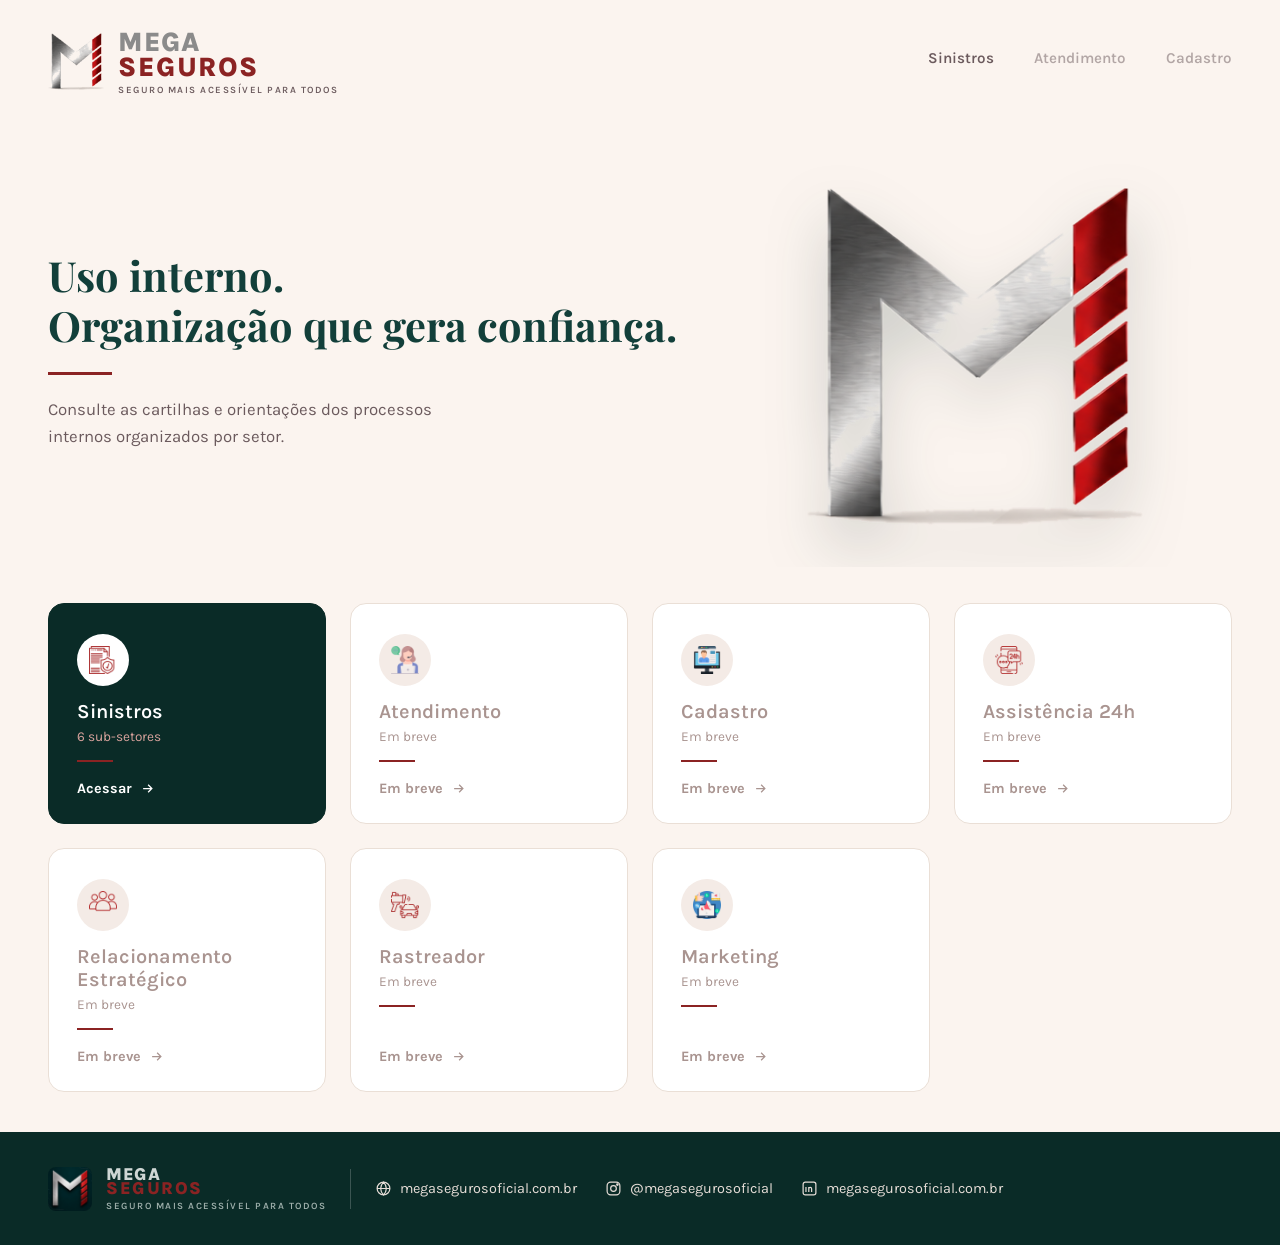
==== Central_Cartilhas/index.html @ 2feb6d2a "atualizãção rodape" ====
<!DOCTYPE html>
<html lang="pt-BR">
<head>
<meta charset="UTF-8">
<meta name="viewport" content="width=device-width, initial-scale=1.0">
<meta name="robots" content="noindex, nofollow">
<title>Central de Cartilhas · Mega Seguros</title>
<link rel="preconnect" href="https://fonts.googleapis.com">
<link href="https://fonts.googleapis.com/css2?family=Playfair+Display:ital,wght@0,500;0,600;0,700;1,500;1,600&family=Karla:ital,wght@0,400;0,500;0,600;0,700;0,800;1,400;1,500&family=Parisienne&display=swap" rel="stylesheet">
<link rel="stylesheet" href="css/style.css?v=12">
</head>
<body>

<header class="navbar">
  <div class="navbar-inner">
    <div class="brand-lockup">
      <img src="assets/logo-m-3d.png" alt="Mega Seguros">
      <div class="brand-text">
        <span class="b1">MEGA</span>
        <span class="b2">SEGUROS</span>
        <span class="b3">SEGURO MAIS ACESSÍVEL PARA TODOS</span>
      </div>
    </div>
    <button class="nav-hamburger" id="navHamburger" aria-label="Abrir menu">
      <span></span><span></span><span></span>
    </button>
    <nav class="navlinks" id="navLinks">
      <a href="sinistro/index.html">Sinistros</a>
      <a href="#" onclick="return false;" style="opacity:.5;cursor:default;">Atendimento</a>
      <a href="#" onclick="return false;" style="opacity:.5;cursor:default;">Cadastro</a>
    </nav>
  </div>
</header>

<section class="hero">
  <div class="hero-inner">
    <div>
      <h1>Uso interno.<br>Organização que gera confiança.</h1>
      <hr class="hero-rule">
      <p>Consulte as cartilhas e orientações dos processos internos organizados por setor.</p>
    </div>
    <div class="hero-art">
      <img src="assets/logo-m-3d.png" alt="Mega Seguros">
    </div>
  </div>
</section>

<main class="section">

  <div class="dept-grid">
    <a class="dept-tile active card-hit" href="sinistro/index.html">
      <div class="dt-badge"><img src="assets/icon-sinistros.png" alt=""></div>
      <div class="dt-name">Sinistros</div>
      <div class="dt-sub">6 sub-setores</div>
      <hr class="dt-rule">
      <span class="dt-link">Acessar
        <svg viewBox="0 0 24 24"><path d="M5 12h14M13 6l6 6-6 6"/></svg>
      </span>
    </a>


    <div class="dept-tile disabled">
      <div class="dt-badge"><img src="assets/icon-atendimento.png" alt=""></div>
      <div class="dt-name">Atendimento</div>
      <div class="dt-sub">Em breve</div>
      <hr class="dt-rule">
      <span class="dt-link">Em breve
        <svg viewBox="0 0 24 24"><path d="M5 12h14M13 6l6 6-6 6"/></svg>
      </span>
    </div>

    <div class="dept-tile disabled">
      <div class="dt-badge"><img src="assets/icon-cadastro.png" alt=""></div>
      <div class="dt-name">Cadastro</div>
      <div class="dt-sub">Em breve</div>
      <hr class="dt-rule">
      <span class="dt-link">Em breve
        <svg viewBox="0 0 24 24"><path d="M5 12h14M13 6l6 6-6 6"/></svg>
      </span>
    </div>

    <div class="dept-tile disabled">
      <div class="dt-badge"><img src="assets/icon-assistencia24h.png" alt=""></div>
      <div class="dt-name">Assistência 24h</div>
      <div class="dt-sub">Em breve</div>
      <hr class="dt-rule">
      <span class="dt-link">Em breve
        <svg viewBox="0 0 24 24"><path d="M5 12h14M13 6l6 6-6 6"/></svg>
      </span>
    </div>

    <div class="dept-tile disabled">
      <div class="dt-badge"><img src="assets/icon-relacionamento.png" alt=""></div>
      <div class="dt-name">Relacionamento Estratégico</div>
      <div class="dt-sub">Em breve</div>
      <hr class="dt-rule">
      <span class="dt-link">Em breve
        <svg viewBox="0 0 24 24"><path d="M5 12h14M13 6l6 6-6 6"/></svg>
      </span>
    </div>

    <div class="dept-tile disabled">
      <div class="dt-badge"><img src="assets/icon-rastreador.png" alt=""></div>
      <div class="dt-name">Rastreador</div>
      <div class="dt-sub">Em breve</div>
      <hr class="dt-rule">
      <span class="dt-link">Em breve
        <svg viewBox="0 0 24 24"><path d="M5 12h14M13 6l6 6-6 6"/></svg>
      </span>
    </div>

    <div class="dept-tile disabled">
      <div class="dt-badge"><img src="assets/icon-marketing.png" alt=""></div>
      <div class="dt-name">Marketing</div>
      <div class="dt-sub">Em breve</div>
      <hr class="dt-rule">
      <span class="dt-link">Em breve
        <svg viewBox="0 0 24 24"><path d="M5 12h14M13 6l6 6-6 6"/></svg>
      </span>
    </div>
  </div>

</main>

<footer class="footer">
  <div class="footer-inner">
    <div class="brand-lockup">
      <img src="assets/logo-m-square.jpg" alt="Mega Seguros" style="width:44px;border-radius:8px;">
      <div class="brand-text" style="line-height:1;">
        <span class="b1" style="font-size:1.1rem;">MEGA</span>
        <span class="b2" style="font-size:1.1rem;">SEGUROS</span>
        <span class="b3">SEGURO MAIS ACESSÍVEL PARA TODOS</span>
      </div>
    </div>
    <div class="footer-divider"></div>
    <div class="footer-social">
      <a href="#" onclick="return false;">
        <svg viewBox="0 0 24 24"><circle cx="12" cy="12" r="9"/><path d="M3 12h18M12 3c2.5 2.6 4 6 4 9s-1.5 6.4-4 9c-2.5-2.6-4-6-4-9s1.5-6.4 4-9z"/></svg>
        megasegurosoficial.com.br
      </a>
      <a href="#" onclick="return false;">
        <svg viewBox="0 0 24 24"><rect x="3" y="3" width="18" height="18" rx="5"/><circle cx="12" cy="12" r="4"/><circle cx="17.5" cy="6.5" r="1"/></svg>
        @megasegurosoficial
      </a>
      <a href="#" onclick="return false;">
        <svg viewBox="0 0 24 24"><rect x="3" y="3" width="18" height="18" rx="3"/><path d="M7 10v7M7 7v.01M11 17v-4.5a2 2 0 014 0V17M11 10v7"/></svg>
        megasegurosoficial.com.br
      </a>
    </div>
  </div>
</footer>

<script src="js/script.js?v=8"></script>
</body>
</html>
---- Central_Cartilhas/css/style.css ----
/* =========================================================
   CENTRAL DE CARTILHAS — MEGA SEGUROS
   Sistema visual v2 (navbar + hero + cards + rodapé)
   ========================================================= */

:root{
  --wine:#123F3A;
  --wine-dark:#0A2B27;
  --wine-soft:#1F5850;
  --tan:#8B2323;
  --tan-light:#D9A39D;
  --cream:#FBF4EF;
  --cream-row:#F7EAE3;
  --cream-card:#FFFFFF;
  --text:#3A2B2E;
  --gray:#6B5A5D;
  --border:#EADFD6;
  --muted:#A99490;
  --muted-bg:#F4EBE6;
  --sidebar-w:300px;
  --maxw:1280px;
}

*{box-sizing:border-box;}
html{scroll-behavior:smooth;}
body{
  margin:0;
  background:var(--cream);
  color:var(--text);
  font-family:'Karla',sans-serif;
  -webkit-font-smoothing:antialiased;
  opacity:0;
}
body.fonts-loaded{opacity:1;transition:opacity .25s ease;}

a{color:inherit;text-decoration:none;}
img{max-width:100%;display:block;}
h1,h2,h3,h4{font-family:'Playfair Display',serif;margin:0;color:var(--wine);}

.wrap{max-width:var(--maxw);margin:0 auto;padding:0 48px;}

/* =========================== NAVBAR =========================== */
.navbar{
  position:relative;
  z-index:20;
  background:var(--cream);
}
.navbar-inner{
  max-width:var(--maxw);
  margin:0 auto;
  padding:28px 48px 20px;
  display:flex;
  align-items:center;
  justify-content:space-between;
  gap:24px;
}
.brand-lockup{
  display:flex;
  align-items:center;
  gap:14px;
}
.brand-lockup img{width:56px;height:auto;}
.brand-text{line-height:1.05;}
.brand-text .b1{
  font-family:'Karla',sans-serif;
  font-weight:800;
  font-size:1.7rem;
  color:#8b8b8b;
  letter-spacing:.5px;
}
.brand-text .b2{
  font-family:'Karla',sans-serif;
  font-weight:800;
  font-size:1.7rem;
  color:var(--tan);
  letter-spacing:1.5px;
  display:block;
  margin-top:-4px;
}
.brand-text .b3{
  font-family:'Karla',sans-serif;
  font-weight:600;
  font-size:.6rem;
  color:var(--gray);
  letter-spacing:1.5px;
  display:block;
  margin-top:4px;
}
.navlinks{
  display:flex;
  align-items:center;
  gap:40px;
}
.navlinks a{
  font-family:'Karla',sans-serif;
  font-weight:600;
  font-size:.95rem;
  color:var(--gray);
  padding-bottom:6px;
  border-bottom:2px solid transparent;
  transition:color .15s ease, border-color .15s ease;
}
.navlinks a:hover{color:var(--wine);}
.navlinks a.active{
  color:var(--tan);
  border-bottom-color:var(--tan);
}
.nav-hamburger{
  display:none;
  background:none;
  border:none;
  cursor:pointer;
  padding:6px;
}
.nav-hamburger span{
  display:block;
  width:24px;height:2px;
  background:var(--wine);
  margin:5px 0;
}

/* =========================== HERO =========================== */
.hero{
  position:relative;
  overflow:hidden;
}
.hero-inner{
  max-width:var(--maxw);
  margin:0 auto;
  padding:70px 48px 40px;
  display:grid;
  grid-template-columns:1.1fr .9fr;
  gap:40px;
  align-items:center;
  position:relative;
}
.hero-eyebrow{
  font-size:.75rem;
  font-weight:700;
  letter-spacing:2px;
  color:var(--tan);
  text-transform:uppercase;
}
.hero h1{
  font-size:2.6rem;
  font-weight:700;
  line-height:1.2;
  margin-top:6px;
}
.hero-rule{
  width:64px;height:3px;
  background:var(--tan);
  margin:22px 0;
  border:none;
}
.hero p{
  font-size:1.05rem;
  color:var(--gray);
  line-height:1.6;
  max-width:440px;
}
.hero-art{
  display:flex;
  justify-content:center;
  align-items:center;
}
.hero-art img{
  width:100%;
  max-width:340px;
  filter:drop-shadow(0 24px 30px rgba(10,43,39,.18));
}



/* =========================== DEPT GRID =========================== */
.section{
  max-width:var(--maxw);
  margin:0 auto;
  padding:0 48px;
  position:relative;
  z-index:2;
}
.dept-grid{
  display:grid;
  grid-template-columns:repeat(auto-fill,minmax(230px,1fr));
  gap:24px;
  margin:36px 0;
}
.dept-tile, .setor-tile{
  background:var(--cream-card);
  border:1px solid var(--border);
  border-radius:16px;
  padding:30px 28px 26px;
  display:flex;
  flex-direction:column;
  gap:14px;
  transition:transform .15s ease, box-shadow .15s ease;
}
.dept-tile.active{
  background:var(--wine-dark);
  border-color:var(--wine-dark);
  color:#fff;
}
.dept-tile.active .dt-badge{
  background:#fff;
  color:var(--wine-dark);
}
.dept-tile.active .dt-name{color:#fff;}
.dept-tile.active .dt-sub{color:var(--tan-light);}
.dept-tile.active .dt-rule{background:var(--tan);}
.dept-tile.active .dt-link{color:#fff;}
.dept-tile.active .dt-link svg{stroke:#fff;}

.dept-tile.disabled{
  cursor:default;
}
.dept-tile.disabled .dt-badge{
  background:var(--muted-bg);
  color:var(--muted);
}
.dept-tile.disabled .dt-name{color:var(--muted);}
.dept-tile.disabled .dt-sub{color:var(--muted);}
.dept-tile.disabled .dt-link{color:var(--muted);cursor:default;}
.dept-tile.disabled .dt-link svg{stroke:var(--muted);}

.dept-tile:not(.disabled), .setor-tile{cursor:pointer;}
.dept-tile a.card-hit, .setor-tile{text-decoration:none;}
.dept-tile:not(.disabled):hover, .setor-tile:hover{
  transform:translateY(-3px);
  box-shadow:0 14px 30px rgba(18,63,58,.12);
}

.dt-badge, .st-badge{
  width:52px;height:52px;
  border-radius:50%;
  display:flex;align-items:center;justify-content:center;
  font-family:'Playfair Display',serif;
  font-weight:700;
  font-size:1.2rem;
  background:var(--wine-dark);
  color:#fff;
}
.st-badge svg{width:24px;height:24px;fill:#fff;}
.st-badge.st-badge-text{font-family:'Karla',sans-serif;font-size:1.4rem;}
.dt-badge img{width:28px;height:28px;object-fit:contain;}
.st-badge.st-badge-img{overflow:hidden;padding:0;}
.st-badge.st-badge-img img{width:100%;height:100%;object-fit:cover;border-radius:50%;}
.st-desc{
  font-size:.88rem;
  color:var(--gray);
  line-height:1.5;
  margin:0 0 2px;
}
.dt-name, .st-name{
  font-size:1.25rem;
  font-weight:600;
  color:var(--wine);
}
.dt-sub, .st-sub{
  font-size:.85rem;
  color:var(--gray);
  margin-top:-8px;
}
.dt-rule, .st-rule{
  width:36px;height:2px;
  background:var(--tan);
  border:none;
  margin:2px 0 4px;
}
.dt-link, .st-link{
  display:flex;
  align-items:center;
  gap:8px;
  font-weight:700;
  font-size:.9rem;
  color:var(--tan);
  margin-top:auto;
}
.dt-link svg, .st-link svg{
  width:15px;height:15px;
  stroke:var(--tan);
  fill:none;
  stroke-width:2;
  transition:transform .15s ease;
}
.dept-tile:not(.disabled):hover .dt-link svg,
.setor-tile:hover .st-link svg{transform:translateX(4px);}

.setor-tile{align-items:flex-start;}
.setor-tile.active-tile{
  border-color:var(--wine);
  box-shadow:0 10px 24px rgba(18,63,58,.14);
}

/* =========================== CENTRAL BANNER (light) =========================== */
.central-banner{
  display:flex;
  align-items:center;
  gap:26px;
  background:var(--cream-card);
  border:1px solid var(--border);
  border-radius:16px;
  padding:24px 30px;
  margin:8px 0 56px;
}
.cb-icon{
  width:56px;height:56px;
  border-radius:50%;
  background:var(--wine-dark);
  display:flex;align-items:center;justify-content:center;
  flex-shrink:0;
}
.cb-icon svg{width:24px;height:24px;stroke:var(--tan-light);fill:none;stroke-width:1.6;}
.cb-text{flex:1;min-width:200px;}
.cb-text h3{font-size:1.15rem;font-weight:700;}
.cb-text p{margin:4px 0 0;color:var(--gray);font-size:.92rem;}
.cb-divider{
  width:1px;
  align-self:stretch;
  background:var(--border);
}
.cb-action{
  display:flex;
  align-items:center;
  gap:8px;
  font-weight:700;
  color:var(--tan);
  white-space:nowrap;
  flex-shrink:0;
}
.cb-action svg{width:15px;height:15px;stroke:var(--tan);fill:none;stroke-width:2;}

/* =========================== FOOTER =========================== */
.footer{
  position:relative;
  background:var(--wine-dark);
  color:#fff;
  overflow:hidden;
  margin-top:40px;
}
.footer-inner{
  max-width:var(--maxw);
  margin:0 auto;
  padding:34px 48px;
  display:flex;
  align-items:center;
  gap:24px;
  flex-wrap:wrap;
  position:relative;
  z-index:2;
}
.footer .brand-lockup .brand-text .b1{color:#cfd6d4;}
.footer .brand-lockup .brand-text .b3{color:#9fb0ac;}
.footer-divider{
  width:1px;height:40px;
  background:rgba(255,255,255,.2);
}
.footer-social{
  display:flex;
  gap:28px;
  flex-wrap:wrap;
  font-size:.9rem;
  color:#e7ded8;
}
.footer-social a{
  display:flex;align-items:center;gap:8px;
  transition:color .15s ease;
}
.footer-social a:hover{color:var(--tan-light);}
.footer-social svg{width:17px;height:17px;stroke:currentColor;fill:none;stroke-width:1.7;}


/* =========================== SINISTRO PAGE HEADER =========================== */
.page-badge-wrap{
  text-align:center;
  padding:56px 24px 10px;
  position:relative;
}
.page-badge{
  width:118px;height:118px;
  margin:0 auto;
  border-radius:50%;
  overflow:hidden;
  box-shadow:0 0 0 1px var(--border), 0 14px 30px rgba(10,43,39,.25);
}
.page-badge img{
  width:100%;height:100%;
  object-fit:cover;
}
.page-badge-wrap .brand-wordmark{
  margin-top:16px;
  font-family:'Playfair Display',serif;
  font-weight:700;
  letter-spacing:3px;
  font-size:1.05rem;
  color:var(--wine);
}

.breadcrumb{
  display:inline-flex;
  align-items:center;
  gap:6px;
  color:var(--tan);
  font-weight:700;
  font-size:.92rem;
  margin-bottom:26px;
}

.doc-header{position:relative;z-index:1;}
.eyebrow{
  font-size:.75rem;
  font-weight:700;
  letter-spacing:2px;
  color:var(--tan);
  text-transform:uppercase;
}
.doc-header h1{
  font-size:2.3rem;
  margin-top:8px;
}
.doc-header p{
  color:var(--gray);
  max-width:560px;
  line-height:1.6;
  margin-top:12px;
}
.meta-dots{
  display:flex;
  gap:22px;
  margin-top:16px;
  font-size:.88rem;
  color:var(--gray);
}
.meta-dots span{display:flex;align-items:center;gap:8px;}
.meta-dots .dot{color:var(--tan);font-size:1rem;}

/* =========================== SETOR GRID / PANEL =========================== */
.setor-search{
  position:relative;
  margin:8px 0 0;
}
.setor-search svg{
  position:absolute;
  left:18px;top:50%;
  transform:translateY(-50%);
  width:18px;height:18px;
  stroke:var(--gray);
  fill:none;
  stroke-width:2;
  pointer-events:none;
}
.setor-search input{
  width:100%;
  padding:14px 18px 14px 48px;
  border-radius:12px;
  border:1px solid var(--border);
  background:var(--cream-card);
  font-family:'Karla',sans-serif;
  font-size:.95rem;
  color:var(--text);
}
.setor-search input:focus{
  outline:none;
  border-color:var(--tan);
}
.setor-search input::placeholder{color:var(--gray);}
.setor-tile.st-hidden{display:none;}

.setor-grid{
  display:grid;
  grid-template-columns:repeat(auto-fill,minmax(220px,1fr));
  gap:22px;
  margin:34px 0;
  position:relative;
  z-index:1;
}

.setor-panel{
  display:none;
  background:var(--cream-row);
  border:1px solid var(--border);
  border-radius:16px;
  padding:26px 28px;
  margin:0 0 26px;
}
.setor-panel.open{display:block;animation:fadeIn .2s ease;}
@keyframes fadeIn{from{opacity:0;transform:translateY(-6px);}to{opacity:1;transform:translateY(0);}}
.setor-panel h4{
  font-size:1.05rem;
  margin-bottom:14px;
  color:var(--wine);
}
.link-cards{
  display:grid;
  grid-template-columns:repeat(auto-fill,minmax(240px,1fr));
  gap:14px;
}
.link-card{
  display:flex;
  align-items:center;
  justify-content:space-between;
  gap:12px;
  background:var(--cream-card);
  border:1px solid var(--border);
  border-radius:12px;
  padding:16px 18px;
  transition:border-color .15s ease, transform .15s ease;
}
.link-card:hover{border-color:var(--tan);transform:translateX(3px);}
.link-card .lc-text strong{
  display:block;
  font-size:.98rem;
  color:var(--wine);
  font-weight:700;
}
.link-card .lc-text span{
  display:block;
  font-size:.8rem;
  color:var(--gray);
  margin-top:2px;
}
.link-card svg{width:15px;height:15px;stroke:var(--tan);fill:none;stroke-width:2;flex-shrink:0;}

/* =========================== CURSIVE CLOSING BANNER =========================== */
.central-banner-dark{
  position:relative;
  overflow:hidden;
  background:var(--wine-dark);
  color:#fff;
  border-radius:18px;
  padding:30px 34px;
  display:flex;
  align-items:center;
  gap:22px;
  margin:10px 0 56px;
  z-index:1;
}
.central-banner-dark .cb-icon{background:rgba(255,255,255,.08);}
.central-banner-dark .cb-icon svg{stroke:var(--tan-light);}
.cbd-watermark{
  position:absolute;
  right:-30px;top:50%;
  transform:translateY(-50%);
  width:210px;
  opacity:.1;
  z-index:0;
  pointer-events:none;
}
.cb-icon, .cbd-text{position:relative;z-index:1;}
.cbd-text .cursive{
  font-family:'Parisienne',cursive;
  font-size:2.1rem;
  line-height:1;
  color:#fff;
}
.cbd-text .cbd-tag{
  display:block;
  font-size:.7rem;
  font-weight:700;
  letter-spacing:1.5px;
  color:var(--tan-light);
  margin-top:8px;
}
.cbd-text p{
  margin:8px 0 0;
  color:#d9d0ca;
  font-size:.88rem;
}


/* =========================== RESPONSIVE =========================== */
@media (max-width:900px){
  .wrap,.navbar-inner,.hero-inner,.section,.footer-inner{padding-left:24px;padding-right:24px;}
  .navlinks{
    position:absolute;
    top:100%;left:0;right:0;
    background:var(--cream);
    flex-direction:column;
    align-items:flex-start;
    gap:0;
    border-bottom:1px solid var(--border);
    display:none;
  }
  .navlinks.open{display:flex;}
  .navlinks a{width:100%;padding:14px 24px;border-bottom:1px solid var(--border);}
  .nav-hamburger{display:block;}
  .hero-inner{grid-template-columns:1fr;text-align:left;}
  .hero-art{order:-1;max-width:220px;margin:0 auto;}
  .hero h1{font-size:2rem;}
  .central-banner,.central-banner-dark{flex-wrap:wrap;}
  .cb-divider{display:none;}
  .footer-inner{flex-direction:column;align-items:flex-start;gap:16px;}
  .footer-divider{display:none;}
  .footer-social{gap:14px 22px;}
}
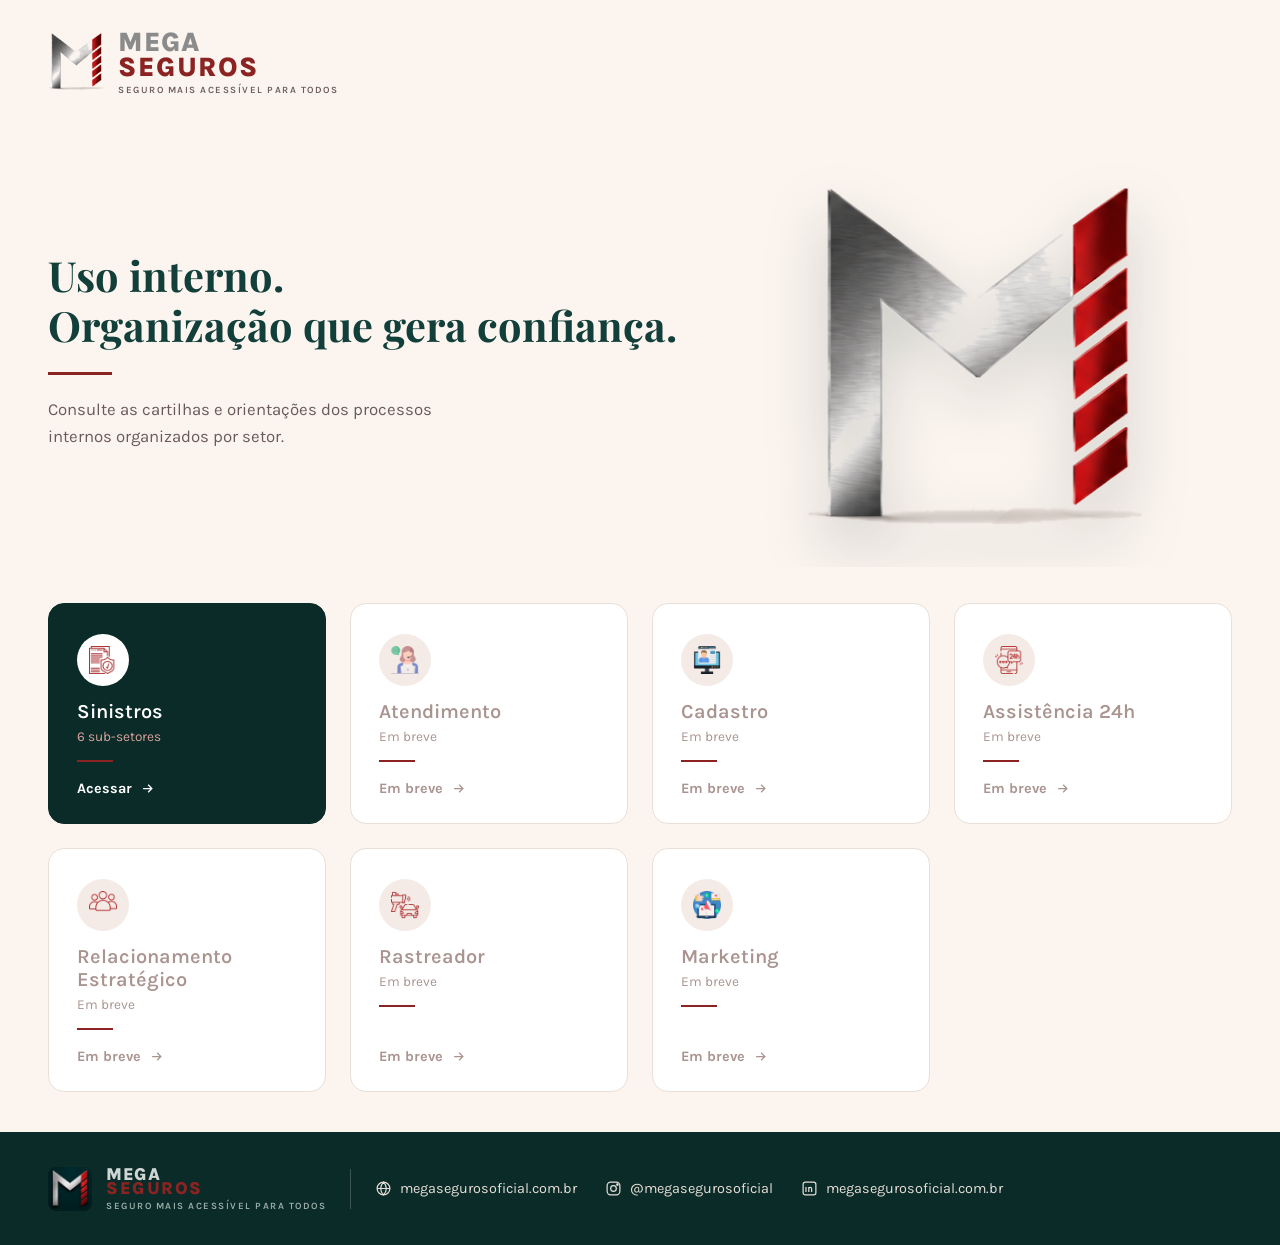
==== commit 2bdc1446: "retificando" ====
--- a/Central_Cartilhas/index.html
+++ b/Central_Cartilhas/index.html
@@ -7,7 +7,7 @@
 <title>Central de Cartilhas · Mega Seguros</title>
 <link rel="preconnect" href="https://fonts.googleapis.com">
 <link href="https://fonts.googleapis.com/css2?family=Playfair+Display:ital,wght@0,500;0,600;0,700;1,500;1,600&family=Karla:ital,wght@0,400;0,500;0,600;0,700;0,800;1,400;1,500&family=Parisienne&display=swap" rel="stylesheet">
-<link rel="stylesheet" href="css/style.css?v=12">
+<link rel="stylesheet" href="css/style.css?v=13">
 </head>
 <body>
 
@@ -21,14 +21,6 @@
         <span class="b3">SEGURO MAIS ACESSÍVEL PARA TODOS</span>
       </div>
     </div>
-    <button class="nav-hamburger" id="navHamburger" aria-label="Abrir menu">
-      <span></span><span></span><span></span>
-    </button>
-    <nav class="navlinks" id="navLinks">
-      <a href="sinistro/index.html">Sinistros</a>
-      <a href="#" onclick="return false;" style="opacity:.5;cursor:default;">Atendimento</a>
-      <a href="#" onclick="return false;" style="opacity:.5;cursor:default;">Cadastro</a>
-    </nav>
   </div>
 </header>
 
--- a/Central_Cartilhas/css/style.css
+++ b/Central_Cartilhas/css/style.css
@@ -311,6 +311,7 @@
   flex-shrink:0;
 }
 .cb-icon svg{width:24px;height:24px;stroke:var(--tan-light);fill:none;stroke-width:1.6;}
+.cb-icon-img{width:26px;height:26px;object-fit:contain;}
 .cb-text{flex:1;min-width:200px;}
 .cb-text h3{font-size:1.15rem;font-weight:700;}
 .cb-text p{margin:4px 0 0;color:var(--gray);font-size:.92rem;}
@@ -542,7 +543,7 @@
   right:-30px;top:50%;
   transform:translateY(-50%);
   width:210px;
-  opacity:.1;
+  opacity:.65;
   z-index:0;
   pointer-events:none;
 }
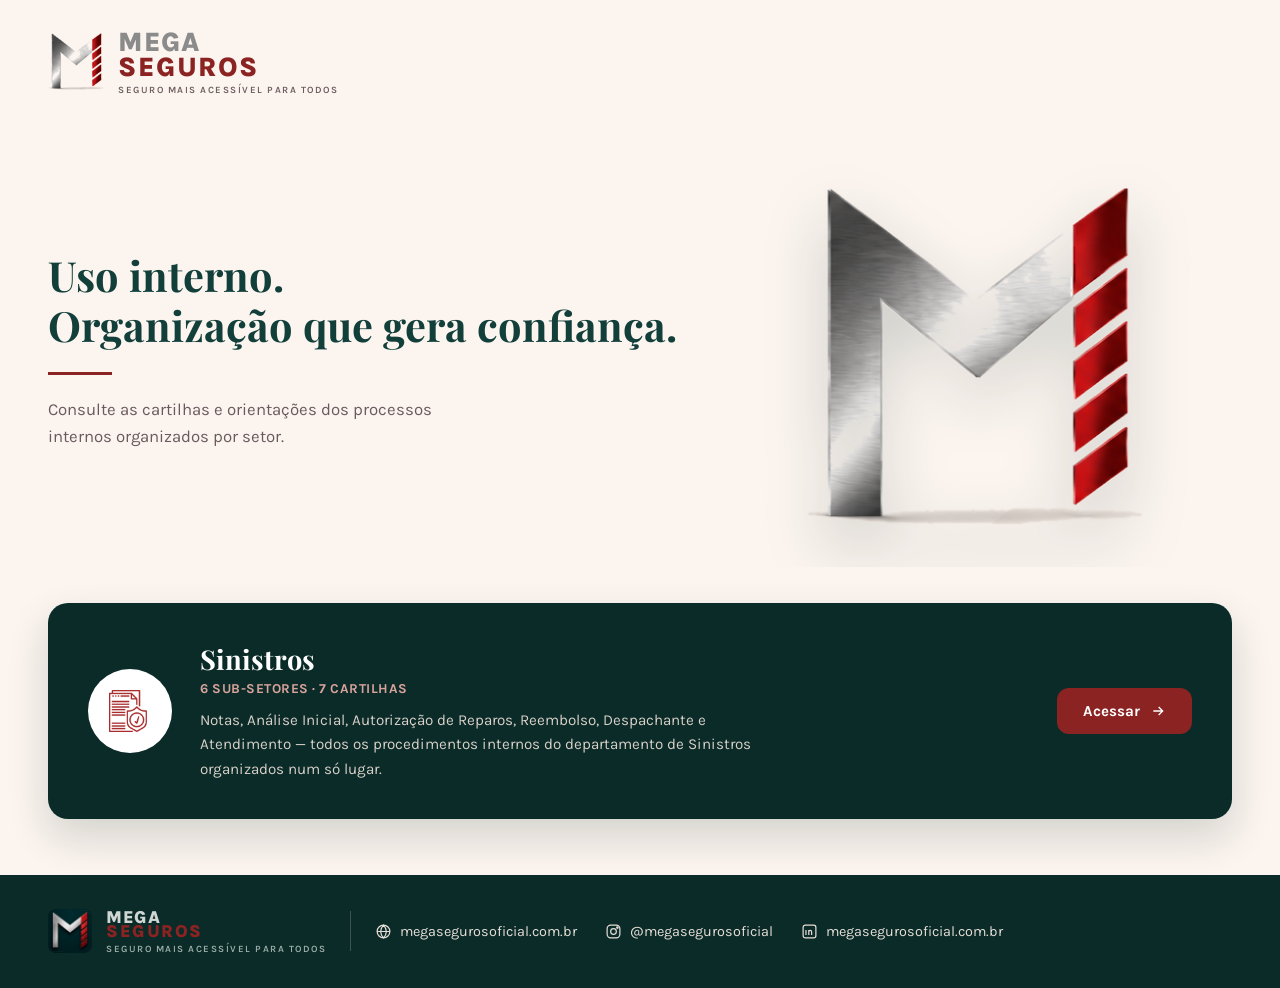
==== commit 3694d447: "icone troca de vidro" ====
--- a/Central_Cartilhas/index.html
+++ b/Central_Cartilhas/index.html
@@ -7,7 +7,7 @@
 <title>Central de Cartilhas · Mega Seguros</title>
 <link rel="preconnect" href="https://fonts.googleapis.com">
 <link href="https://fonts.googleapis.com/css2?family=Playfair+Display:ital,wght@0,500;0,600;0,700;1,500;1,600&family=Karla:ital,wght@0,400;0,500;0,600;0,700;0,800;1,400;1,500&family=Parisienne&display=swap" rel="stylesheet">
-<link rel="stylesheet" href="css/style.css?v=13">
+<link rel="stylesheet" href="css/style.css?v=20">
 </head>
 <body>
 
@@ -39,78 +39,17 @@
 
 <main class="section">
 
-  <div class="dept-grid">
-    <a class="dept-tile active card-hit" href="sinistro/index.html">
-      <div class="dt-badge"><img src="assets/icon-sinistros.png" alt=""></div>
-      <div class="dt-name">Sinistros</div>
-      <div class="dt-sub">6 sub-setores</div>
-      <hr class="dt-rule">
-      <span class="dt-link">Acessar
-        <svg viewBox="0 0 24 24"><path d="M5 12h14M13 6l6 6-6 6"/></svg>
-      </span>
-    </a>
-
-
-    <div class="dept-tile disabled">
-      <div class="dt-badge"><img src="assets/icon-atendimento.png" alt=""></div>
-      <div class="dt-name">Atendimento</div>
-      <div class="dt-sub">Em breve</div>
-      <hr class="dt-rule">
-      <span class="dt-link">Em breve
-        <svg viewBox="0 0 24 24"><path d="M5 12h14M13 6l6 6-6 6"/></svg>
-      </span>
+  <a class="feature-card card-hit" href="sinistro/index.html">
+    <div class="fc-badge"><img src="assets/icon-sinistros.png" alt=""></div>
+    <div class="fc-text">
+      <div class="fc-name">Sinistros</div>
+      <div class="fc-sub">6 sub-setores · 7 cartilhas</div>
+      <p class="fc-desc">Notas, Análise Inicial, Autorização de Reparos, Reembolso, Despachante e Atendimento — todos os procedimentos internos do departamento de Sinistros organizados num só lugar.</p>
     </div>
-
-    <div class="dept-tile disabled">
-      <div class="dt-badge"><img src="assets/icon-cadastro.png" alt=""></div>
-      <div class="dt-name">Cadastro</div>
-      <div class="dt-sub">Em breve</div>
-      <hr class="dt-rule">
-      <span class="dt-link">Em breve
-        <svg viewBox="0 0 24 24"><path d="M5 12h14M13 6l6 6-6 6"/></svg>
-      </span>
-    </div>
-
-    <div class="dept-tile disabled">
-      <div class="dt-badge"><img src="assets/icon-assistencia24h.png" alt=""></div>
-      <div class="dt-name">Assistência 24h</div>
-      <div class="dt-sub">Em breve</div>
-      <hr class="dt-rule">
-      <span class="dt-link">Em breve
-        <svg viewBox="0 0 24 24"><path d="M5 12h14M13 6l6 6-6 6"/></svg>
-      </span>
-    </div>
-
-    <div class="dept-tile disabled">
-      <div class="dt-badge"><img src="assets/icon-relacionamento.png" alt=""></div>
-      <div class="dt-name">Relacionamento Estratégico</div>
-      <div class="dt-sub">Em breve</div>
-      <hr class="dt-rule">
-      <span class="dt-link">Em breve
-        <svg viewBox="0 0 24 24"><path d="M5 12h14M13 6l6 6-6 6"/></svg>
-      </span>
-    </div>
-
-    <div class="dept-tile disabled">
-      <div class="dt-badge"><img src="assets/icon-rastreador.png" alt=""></div>
-      <div class="dt-name">Rastreador</div>
-      <div class="dt-sub">Em breve</div>
-      <hr class="dt-rule">
-      <span class="dt-link">Em breve
-        <svg viewBox="0 0 24 24"><path d="M5 12h14M13 6l6 6-6 6"/></svg>
-      </span>
-    </div>
-
-    <div class="dept-tile disabled">
-      <div class="dt-badge"><img src="assets/icon-marketing.png" alt=""></div>
-      <div class="dt-name">Marketing</div>
-      <div class="dt-sub">Em breve</div>
-      <hr class="dt-rule">
-      <span class="dt-link">Em breve
-        <svg viewBox="0 0 24 24"><path d="M5 12h14M13 6l6 6-6 6"/></svg>
-      </span>
-    </div>
-  </div>
+    <span class="fc-link">Acessar
+      <svg viewBox="0 0 24 24"><path d="M5 12h14M13 6l6 6-6 6"/></svg>
+    </span>
+  </a>
 
 </main>
 
--- a/Central_Cartilhas/css/style.css
+++ b/Central_Cartilhas/css/style.css
@@ -22,16 +22,27 @@
 }
 
 *{box-sizing:border-box;}
-html{scroll-behavior:smooth;}
+html{scroll-behavior:smooth;height:100%;}
 body{
   margin:0;
+  min-height:100vh;
+  display:flex;
+  flex-direction:column;
   background:var(--cream);
   color:var(--text);
   font-family:'Karla',sans-serif;
   -webkit-font-smoothing:antialiased;
   opacity:0;
 }
+body>.navbar, body>.hero, body>main, body>.footer{width:100%;flex-shrink:0;}
 body.fonts-loaded{opacity:1;transition:opacity .25s ease;}
+body.sinistro-page{
+  background-image:url('../assets/bg-textura-sinistro.jpg');
+  background-size:cover;
+  background-position:top right;
+  background-repeat:no-repeat;
+  background-attachment:fixed;
+}
 
 a{color:inherit;text-decoration:none;}
 img{max-width:100%;display:block;}
@@ -186,14 +197,80 @@
   gap:24px;
   margin:36px 0;
 }
+.feature-card{
+  display:flex;
+  align-items:center;
+  gap:28px;
+  background:var(--wine-dark);
+  border-radius:20px;
+  padding:38px 40px;
+  margin:36px 0 56px;
+  text-decoration:none;
+  transition:transform .18s ease, box-shadow .18s ease;
+  box-shadow:0 18px 40px rgba(10,43,39,.16);
+}
+.feature-card:hover{
+  transform:translateY(-3px);
+  box-shadow:0 22px 48px rgba(10,43,39,.22);
+}
+.fc-badge{
+  flex-shrink:0;
+  width:84px;height:84px;
+  border-radius:50%;
+  background:#fff;
+  display:flex;align-items:center;justify-content:center;
+}
+.fc-badge img{width:42px;height:42px;object-fit:contain;}
+.fc-text{flex:1;min-width:0;}
+.fc-name{
+  font-family:'Playfair Display',serif;
+  font-weight:700;
+  font-size:1.7rem;
+  color:#fff;
+}
+.fc-sub{
+  font-size:.85rem;
+  font-weight:700;
+  letter-spacing:.5px;
+  color:var(--tan-light);
+  margin-top:4px;
+  text-transform:uppercase;
+}
+.fc-desc{
+  color:#d9d0ca;
+  font-size:.95rem;
+  line-height:1.6;
+  margin:12px 0 0;
+  max-width:560px;
+}
+.fc-link{
+  flex-shrink:0;
+  display:flex;
+  align-items:center;
+  gap:10px;
+  background:var(--tan);
+  color:#fff;
+  font-weight:700;
+  font-size:.95rem;
+  padding:14px 26px;
+  border-radius:12px;
+  white-space:nowrap;
+  transition:background .15s ease;
+}
+.feature-card:hover .fc-link{background:#a52b2b;}
+.fc-link svg{width:16px;height:16px;stroke:#fff;fill:none;stroke-width:2;}
+@media (max-width:720px){
+  .feature-card{flex-direction:column;align-items:flex-start;text-align:left;padding:30px 26px;}
+  .fc-link{width:100%;justify-content:center;}
+}
 .dept-tile, .setor-tile{
   background:var(--cream-card);
   border:1px solid var(--border);
-  border-radius:16px;
-  padding:30px 28px 26px;
+  border-radius:14px;
+  padding:18px 20px 16px;
   display:flex;
   flex-direction:column;
-  gap:14px;
+  gap:8px;
   transition:transform .15s ease, box-shadow .15s ease;
 }
 .dept-tile.active{
@@ -231,28 +308,32 @@
 }
 
 .dt-badge, .st-badge{
-  width:52px;height:52px;
+  width:40px;height:40px;
   border-radius:50%;
   display:flex;align-items:center;justify-content:center;
   font-family:'Playfair Display',serif;
   font-weight:700;
-  font-size:1.2rem;
+  font-size:1rem;
   background:var(--wine-dark);
   color:#fff;
 }
-.st-badge svg{width:24px;height:24px;fill:#fff;}
-.st-badge.st-badge-text{font-family:'Karla',sans-serif;font-size:1.4rem;}
-.dt-badge img{width:28px;height:28px;object-fit:contain;}
+.st-badge svg{width:19px;height:19px;fill:#fff;}
+.st-badge.st-badge-text{font-family:'Karla',sans-serif;font-size:1.1rem;}
+.dt-badge img{width:22px;height:22px;object-fit:contain;}
 .st-badge.st-badge-img{overflow:hidden;padding:0;}
 .st-badge.st-badge-img img{width:100%;height:100%;object-fit:cover;border-radius:50%;}
 .st-desc{
-  font-size:.88rem;
+  font-size:.85rem;
   color:var(--gray);
-  line-height:1.5;
+  line-height:1.45;
   margin:0 0 2px;
+  display:-webkit-box;
+  -webkit-line-clamp:2;
+  -webkit-box-orient:vertical;
+  overflow:hidden;
 }
 .dt-name, .st-name{
-  font-size:1.25rem;
+  font-size:1.05rem;
   font-weight:600;
   color:var(--wine);
 }
@@ -283,6 +364,34 @@
   stroke-width:2;
   transition:transform .15s ease;
 }
+.st-mini-links{
+  display:flex;
+  flex-direction:column;
+  gap:6px;
+  margin-top:auto;
+}
+.st-mini-links a{
+  display:flex;
+  align-items:center;
+  justify-content:space-between;
+  gap:8px;
+  font-weight:700;
+  font-size:.85rem;
+  color:var(--tan);
+  background:var(--cream-row);
+  border-radius:8px;
+  padding:8px 10px;
+  transition:background .15s ease;
+}
+.st-mini-links a:hover{background:var(--border);}
+.st-mini-links a svg{
+  width:13px;height:13px;
+  stroke:var(--tan);
+  fill:none;
+  stroke-width:2;
+  flex-shrink:0;
+}
+.setor-tile-multi{cursor:default;}
 .dept-tile:not(.disabled):hover .dt-link svg,
 .setor-tile:hover .st-link svg{transform:translateX(4px);}
 
@@ -337,7 +446,7 @@
   background:var(--wine-dark);
   color:#fff;
   overflow:hidden;
-  margin-top:40px;
+  margin-top:auto;
 }
 .footer-inner{
   max-width:var(--maxw);
@@ -374,11 +483,11 @@
 /* =========================== SINISTRO PAGE HEADER =========================== */
 .page-badge-wrap{
   text-align:center;
-  padding:56px 24px 10px;
+  padding:28px 24px 6px;
   position:relative;
 }
 .page-badge{
-  width:118px;height:118px;
+  width:72px;height:72px;
   margin:0 auto;
   border-radius:50%;
   overflow:hidden;
@@ -389,11 +498,11 @@
   object-fit:cover;
 }
 .page-badge-wrap .brand-wordmark{
-  margin-top:16px;
+  margin-top:8px;
   font-family:'Playfair Display',serif;
   font-weight:700;
   letter-spacing:3px;
-  font-size:1.05rem;
+  font-size:.9rem;
   color:var(--wine);
 }
 
@@ -416,19 +525,20 @@
   text-transform:uppercase;
 }
 .doc-header h1{
-  font-size:2.3rem;
-  margin-top:8px;
+  font-size:1.7rem;
+  margin-top:4px;
 }
 .doc-header p{
   color:var(--gray);
   max-width:560px;
-  line-height:1.6;
-  margin-top:12px;
+  line-height:1.5;
+  margin-top:6px;
+  font-size:.92rem;
 }
 .meta-dots{
   display:flex;
   gap:22px;
-  margin-top:16px;
+  margin-top:10px;
   font-size:.88rem;
   color:var(--gray);
 }
@@ -452,7 +562,7 @@
 }
 .setor-search input{
   width:100%;
-  padding:14px 18px 14px 48px;
+  padding:10px 18px 10px 48px;
   border-radius:12px;
   border:1px solid var(--border);
   background:var(--cream-card);
@@ -470,8 +580,8 @@
 .setor-grid{
   display:grid;
   grid-template-columns:repeat(auto-fill,minmax(220px,1fr));
-  gap:22px;
-  margin:34px 0;
+  gap:16px;
+  margin:18px 0 28px;
   position:relative;
   z-index:1;
 }
@@ -529,11 +639,11 @@
   background:var(--wine-dark);
   color:#fff;
   border-radius:18px;
-  padding:30px 34px;
+  padding:20px 30px;
   display:flex;
   align-items:center;
   gap:22px;
-  margin:10px 0 56px;
+  margin:10px 0 32px;
   z-index:1;
 }
 .central-banner-dark .cb-icon{background:rgba(255,255,255,.08);}
